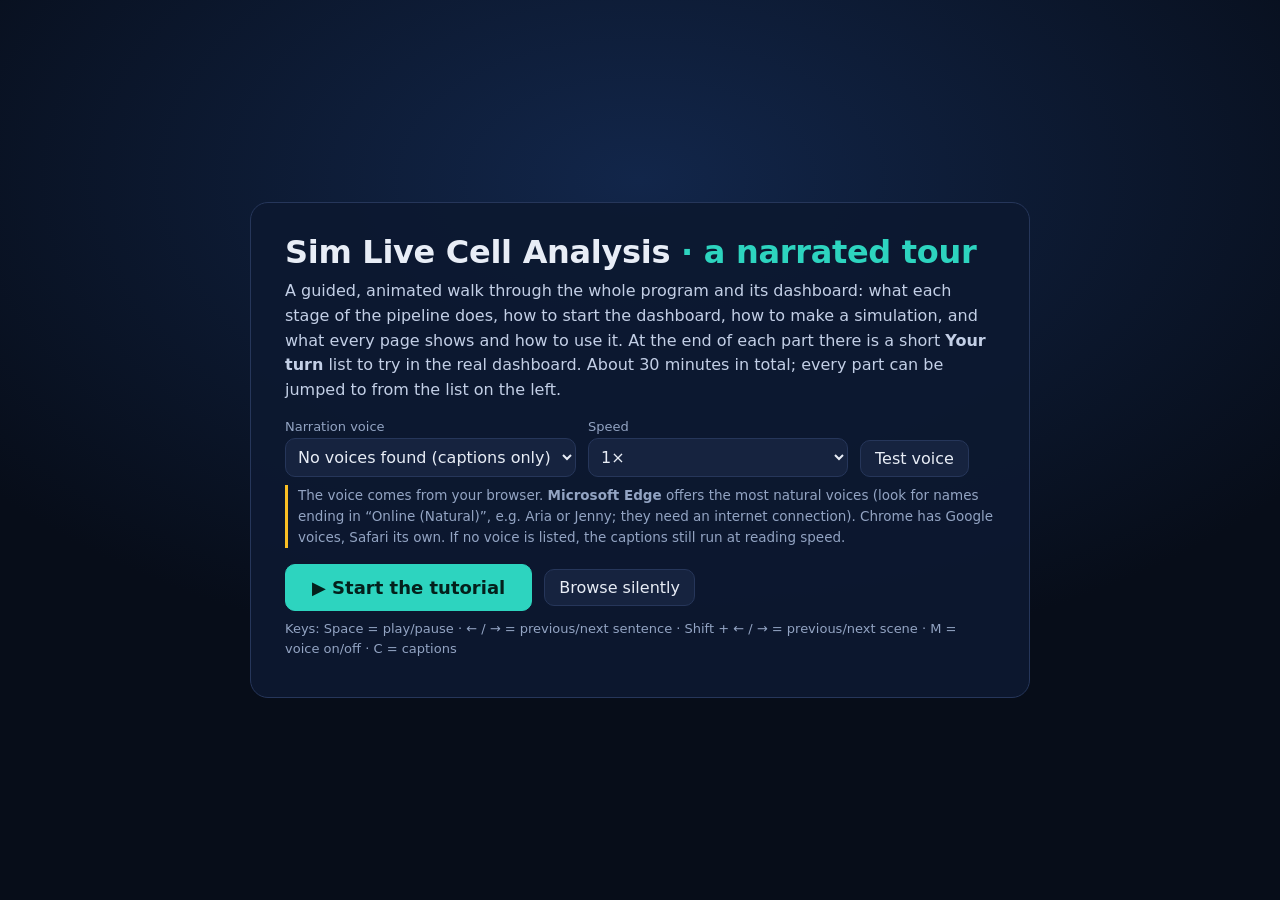
==== docs/tutorial/index.html @ 18027f93 "Narrated, animated tutorial of the pipeline and every dashboard page (docs/tutorial) 36 scenes (~40 " ====
<!doctype html>
<html lang="en">
<head>
<meta charset="utf-8">
<meta name="viewport" content="width=device-width, initial-scale=1">
<title>Sim Live Cell Analysis: narrated tutorial</title>
<link rel="stylesheet" href="tutorial.css">
</head>
<body>
<div id="app">
  <header id="top">
    <button id="rail-toggle" aria-label="Chapters">☰</button>
    <div class="brand">🧬 Sim Live Cell Analysis <span>· tutorial</span></div>
    <div class="crumb" id="crumb"></div>
    <div class="sp"></div>
  </header>

  <nav id="rail" aria-label="Chapters"></nav>

  <main id="main">
    <div id="stage-wrap">
      <div id="stage"></div>
      <aside id="try" aria-live="polite"></aside>
    </div>
    <div id="caption" aria-live="polite"><span id="cap-text"></span></div>
  </main>

  <footer id="bar">
    <div class="prog"><i></i></div>
    <button class="btn" id="prevs" title="Previous scene (Shift+←)">⏮</button>
    <button class="btn" id="prev" title="Previous sentence (←)">◀</button>
    <button class="btn primary" id="play" title="Play / pause (Space)">▶ Play</button>
    <button class="btn" id="next" title="Next sentence (→)">▶|</button>
    <button class="btn" id="nexts" title="Next scene (Shift+→)">⏭</button>
    <button class="btn hide-s" id="replay" title="Restart this scene">↺</button>
    <span class="info" id="info"></span>
    <div class="sp"></div>
    <select class="voice hide-s" title="Narration voice"></select>
    <select class="rate" title="Speaking speed">
      <option value="0.85">0.85×</option><option value="1" selected>1×</option><option value="1.15">1.15×</option><option value="1.3">1.3×</option><option value="1.5">1.5×</option>
    </select>
    <button class="btn" id="mute" title="Voice on/off (M)">🔊 Voice</button>
    <button class="btn" id="capbtn" title="Captions (C)">CC</button>
  </footer>
</div>

<div id="start">
  <div class="card">
    <h1>Sim Live Cell Analysis <span>· a narrated tour</span></h1>
    <p>A guided, animated walk through the whole program and its dashboard: what each stage of the pipeline does, how to start the dashboard,
       how to make a simulation, and what every page shows and how to use it. At the end of each part there is a short <b>Your turn</b> list
       to try in the real dashboard. About 30 minutes in total; every part can be jumped to from the list on the left.</p>
    <div class="row">
      <div><label>Narration voice</label><select class="voice"></select></div>
      <div><label>Speed</label><select class="rate"><option value="0.85">0.85×</option><option value="1" selected>1×</option><option value="1.15">1.15×</option><option value="1.3">1.3×</option></select></div>
      <button class="btn" id="testvoice" style="align-self:flex-end">Test voice</button>
    </div>
    <p class="note">The voice comes from your browser. <b>Microsoft Edge</b> offers the most natural voices (look for names ending in “Online (Natural)”, e.g. Aria or Jenny; they need an internet connection).
       Chrome has Google voices, Safari its own. If no voice is listed, the captions still run at reading speed.</p>
    <div class="row">
      <button class="btn primary big" id="startbtn">▶ Start the tutorial</button>
      <button class="btn" id="browsebtn">Browse silently</button>
    </div>
    <p style="font-size:13px;color:#93a4c3">Keys: Space = play/pause · ← / → = previous/next sentence · Shift + ← / → = previous/next scene · M = voice on/off · C = captions</p>
  </div>
</div>

<script src="shots_data.js"></script>
<script src="engine.js"></script>
<script src="anims.js"></script>
<script src="scenes_a.js"></script>
<script src="scenes_b.js"></script>
<script>T.boot();</script>
</body>
</html>
---- docs/tutorial/tutorial.css ----
:root {
  color-scheme: dark;
  --bg: #0a111f; --panel: #111b30; --panel2: #16233f; --line: #26365a; --text: #e8edf6; --muted: #93a4c3;
  --teal: #2dd4bf; --blue: #60a5fa; --amber: #fbbf24; --red: #f87171; --green: #4ade80; --purple: #a78bfa; --pink: #f472b6;
  --font: "Inter", "Segoe UI", system-ui, -apple-system, sans-serif; --mono: "Cascadia Mono", Consolas, monospace;
}
* { box-sizing: border-box; }
html, body { margin: 0; height: 100%; background: var(--bg); color: var(--text); font-family: var(--font); }
button, select { font: inherit; color: inherit; }
button { cursor: pointer; }

#app { display: grid; grid-template-columns: 270px 1fr; grid-template-rows: 54px 1fr 66px; height: 100vh; }
#top { grid-column: 1 / 3; display: flex; align-items: center; gap: 16px; padding: 0 18px; border-bottom: 1px solid var(--line); background: #0c1527; }
#top .brand { font-weight: 700; letter-spacing: .2px; white-space: nowrap; }
#top .brand span { color: var(--teal); }
#top .crumb { color: var(--muted); font-size: 14px; white-space: nowrap; overflow: hidden; text-overflow: ellipsis; }
#top .sp { flex: 1; }
#rail-toggle { display: none; background: none; border: 1px solid var(--line); border-radius: 8px; padding: 4px 10px; }

#rail { overflow-y: auto; border-right: 1px solid var(--line); background: #0b1324; padding: 10px 8px 24px; }
#rail h4 { margin: 14px 8px 4px; font-size: 11px; letter-spacing: 1.1px; text-transform: uppercase; color: var(--teal); }
#rail button { display: block; width: 100%; text-align: left; background: none; border: 0; padding: 7px 10px; border-radius: 8px; color: var(--muted); font-size: 13.5px; line-height: 1.25; }
#rail button:hover { background: var(--panel); color: var(--text); }
#rail button.on { background: var(--panel2); color: var(--text); box-shadow: inset 3px 0 0 var(--teal); }
#rail button.done::after { content: " ✓"; color: var(--green); }

#main { display: flex; flex-direction: column; min-width: 0; min-height: 0; padding: 12px 18px 6px; gap: 10px; }
#stage-wrap { position: relative; flex: 1 1 auto; min-height: 0; display: flex; justify-content: center; align-items: center; }
#stage { position: relative; height: 100%; max-width: 100%; aspect-ratio: 16 / 9; background: var(--panel); border: 1px solid var(--line); border-radius: 14px; overflow: hidden; }
#stage canvas { position: absolute; inset: 0; width: 100%; height: 100%; display: block; }

#caption { flex: 0 0 auto; min-height: 76px; max-width: 1100px; width: 100%; margin: 0 auto; padding: 10px 16px; background: #0d1830; border: 1px solid var(--line); border-radius: 12px; font-size: 19px; line-height: 1.42; }
#caption .w { color: #b6c3dd; transition: color .15s; }
#caption .w.said { color: var(--text); }
#caption.off { visibility: hidden; }

#bar { grid-column: 1 / 3; display: flex; align-items: center; gap: 10px; padding: 0 18px; border-top: 1px solid var(--line); background: #0c1527; position: relative; }
#bar .prog { position: absolute; left: 0; right: 0; top: -2px; height: 3px; background: #1a2644; }
#bar .prog i { display: block; height: 100%; width: 0; background: linear-gradient(90deg, var(--teal), var(--blue)); transition: width .4s; }
.btn { background: var(--panel2); border: 1px solid var(--line); border-radius: 10px; padding: 8px 14px; min-width: 42px; }
.btn:hover { border-color: var(--teal); }
.btn.primary { background: var(--teal); color: #04201c; border-color: var(--teal); font-weight: 700; min-width: 92px; }
.btn.on { border-color: var(--teal); color: var(--teal); }
#bar .info { color: var(--muted); font-size: 13px; margin-left: 6px; white-space: nowrap; }
#bar select { background: var(--panel2); border: 1px solid var(--line); border-radius: 10px; padding: 7px 8px; max-width: 230px; }
#bar .sp { flex: 1; }

/* "your turn" card */
#try { position: absolute; right: 12px; bottom: 12px; width: min(380px, 42%); max-height: 70%; overflow: auto; background: rgba(9, 20, 38, .96); border: 1px solid var(--teal); border-radius: 14px; padding: 14px 16px; transform: translateY(12px); opacity: 0; pointer-events: none; transition: .5s; z-index: 20; box-shadow: 0 10px 40px rgba(0,0,0,.5); }
#try.show { transform: none; opacity: 1; pointer-events: auto; }
#try h5 { margin: 0 0 8px; color: var(--teal); font-size: 12px; letter-spacing: 1.2px; text-transform: uppercase; }
#try ol { margin: 0; padding-left: 20px; font-size: 14.5px; line-height: 1.45; }
#try li { margin: 5px 0; }
#try code, .term .cmd { font-family: var(--mono); font-size: 13px; background: #0b1426; padding: 1px 5px; border-radius: 5px; color: #cbe7ff; }

/* start overlay */
#start { position: fixed; inset: 0; background: radial-gradient(1200px 700px at 50% 20%, #12264a 0%, #070d19 70%); z-index: 100; display: flex; align-items: center; justify-content: center; padding: 20px; overflow: auto; }
#start .card { max-width: 780px; background: rgba(13, 24, 48, .92); border: 1px solid var(--line); border-radius: 18px; padding: 30px 34px; }
#start h1 { margin: 0 0 6px; font-size: 32px; letter-spacing: -.3px; }
#start h1 span { color: var(--teal); }
#start p { color: #c3cfe6; line-height: 1.55; margin: 8px 0; }
#start .row { display: flex; flex-wrap: wrap; gap: 12px; align-items: center; margin: 16px 0 4px; }
#start .note { font-size: 13.5px; color: var(--muted); border-left: 3px solid var(--amber); padding-left: 10px; }
#start label { font-size: 13px; color: var(--muted); display: block; margin-bottom: 4px; }
#start select { background: var(--panel2); border: 1px solid var(--line); border-radius: 10px; padding: 8px; min-width: 260px; }
#start .big { font-size: 18px; padding: 12px 26px; }

/* screenshot camera */
.browser { position: absolute; inset: 0; display: flex; flex-direction: column; background: #070d19; }
.browser .chrome { flex: 0 0 34px; display: flex; align-items: center; gap: 8px; padding: 0 12px; background: #0e1830; border-bottom: 1px solid var(--line); font-size: 12.5px; color: var(--muted); }
.browser .chrome i { width: 11px; height: 11px; border-radius: 50%; background: #3b4a6d; display: inline-block; }
.browser .chrome .url { margin-left: 10px; background: #0a1224; border: 1px solid var(--line); border-radius: 8px; padding: 3px 12px; font-family: var(--mono); font-size: 12px; }
.browser .chrome .pg { margin-left: auto; color: var(--teal); }
.browser .view { position: relative; flex: 1; overflow: hidden; background: #0b1220; }
.browser .world { position: absolute; left: 0; top: 0; transform-origin: 0 0; transition: transform 1s cubic-bezier(.45, 0, .2, 1); will-change: transform; --inv: 1; }
.browser .world img { display: block; max-width: none; user-select: none; -webkit-user-drag: none; }
.browser.instant .world { transition: none; }
.hl { position: absolute; border: calc(3px * var(--inv)) solid var(--teal); border-radius: calc(8px * var(--inv)); box-shadow: 0 0 0 4000px rgba(5, 9, 18, .58), 0 0 calc(22px * var(--inv)) var(--teal); opacity: 0; transition: opacity .35s; pointer-events: none; }
.hl.multi { box-shadow: 0 0 calc(18px * var(--inv)) var(--teal); }
.hl.show { opacity: 1; animation: pulse 1.8s ease-in-out infinite; }
@keyframes pulse { 50% { border-color: #a7f3e8; } }
.tip { position: absolute; background: var(--teal); color: #03211d; font-weight: 700; font-size: 15px; line-height: 1.25; padding: 7px 12px; border-radius: 9px; max-width: 360px; transform-origin: 0 0; opacity: 0; transition: opacity .35s; pointer-events: none; white-space: normal; box-shadow: 0 4px 18px rgba(0, 0, 0, .4); }
.tip.show { opacity: 1; }
.cur { position: absolute; width: 26px; height: 26px; transform-origin: 0 0; transition: left .8s cubic-bezier(.4, 0, .2, 1), top .8s cubic-bezier(.4, 0, .2, 1); pointer-events: none; z-index: 5; filter: drop-shadow(0 2px 3px rgba(0, 0, 0, .6)); opacity: 0; }
.cur.show { opacity: 1; }
.ripple { position: absolute; width: 10px; height: 10px; margin: -5px 0 0 -5px; border: calc(3px * var(--inv)) solid var(--amber); border-radius: 50%; animation: rip .8s ease-out forwards; pointer-events: none; z-index: 4; }
@keyframes rip { from { transform: scale(1); opacity: 1; } to { transform: scale(calc(7 * var(--inv, 1) + 3)); opacity: 0; } }
.browser.instant .cur { transition: none; }

/* terminal */
.term { position: absolute; inset: 0; background: #060b16; padding: 22px 26px; font-family: var(--mono); font-size: 18px; line-height: 1.55; color: #d7e3f7; overflow: hidden; }
.term .ln { white-space: pre-wrap; }
.term .p { color: var(--teal); }
.term .dim { color: #7f93b6; }
.term .ok { color: var(--green); }
.term .warn { color: var(--amber); }
.term .caret { display: inline-block; width: 10px; height: 20px; background: #d7e3f7; vertical-align: -3px; animation: blink 1s steps(1) infinite; }
@keyframes blink { 50% { opacity: 0; } }
.split { position: absolute; inset: 0; display: grid; grid-template-columns: 1fr 1fr; }
.split > div { position: relative; overflow: hidden; }

/* generic reveal lists */
.cards { position: absolute; inset: 0; padding: 26px 30px; display: grid; gap: 14px; align-content: start; overflow: hidden; }
.cards h3 { margin: 0 0 4px; font-size: 24px; }
.cards .grid { display: grid; gap: 14px; }
.card2 { background: var(--panel2); border: 1px solid var(--line); border-radius: 14px; padding: 14px 18px; opacity: 0; transform: translateY(10px); transition: .6s; }
.card2.show { opacity: 1; transform: none; }
.card2 h4 { margin: 0 0 6px; color: var(--teal); font-size: 17px; }
.card2 p, .card2 li { margin: 4px 0; font-size: 15.5px; line-height: 1.45; color: #d4dff3; }
.card2 ul { margin: 4px 0; padding-left: 20px; }
.card2 code { font-family: var(--mono); font-size: 13.5px; background: #0b1426; padding: 1px 6px; border-radius: 5px; color: #cbe7ff; }
.card2.warn h4 { color: var(--amber); }
table.q { width: 100%; border-collapse: collapse; font-size: 15px; }
table.q td { padding: 6px 10px; border-bottom: 1px solid var(--line); vertical-align: top; }
table.q td:first-child { color: #d7e3f7; }
table.q td:last-child { color: var(--teal); white-space: nowrap; }
table.q tr { opacity: 0; transition: .5s; }
table.q tr.show { opacity: 1; }

@media (max-width: 980px) {
  #app { grid-template-columns: 1fr; grid-template-rows: 54px 1fr 66px; }
  #rail { position: fixed; top: 54px; bottom: 66px; left: 0; width: 280px; z-index: 40; transform: translateX(-100%); transition: .3s; }
  #rail.open { transform: none; }
  #rail-toggle { display: block; }
  #caption { font-size: 16px; }
  #bar .info, #bar .hide-s { display: none; }
}
@media (max-height: 700px) { #caption { font-size: 16px; min-height: 60px; } }
@media (prefers-reduced-motion: reduce) { .browser .world { transition-duration: .01s; } .hl.show { animation: none; } }

.browser .note { position: absolute; right: 22px; top: 50%; transform: translateY(-46%); width: 43%; max-height: 90%; overflow: hidden; background: rgba(12, 24, 48, .95); border: 1px solid var(--teal); border-radius: 14px; padding: 18px 22px; opacity: 0; transition: opacity .5s; pointer-events: none; z-index: 6; }
.browser .note.show { opacity: 1; }
.browser .note h4 { margin: 0 0 8px; color: var(--teal); font-size: 20px; }
.browser .note p, .browser .note li { margin: 5px 0; font-size: 16.5px; line-height: 1.45; color: #d9e3f5; }
.browser .note ul { padding-left: 20px; margin: 6px 0; }
.browser .note code { font-family: var(--mono); font-size: 14px; background: #0b1426; padding: 1px 6px; border-radius: 5px; color: #cbe7ff; }
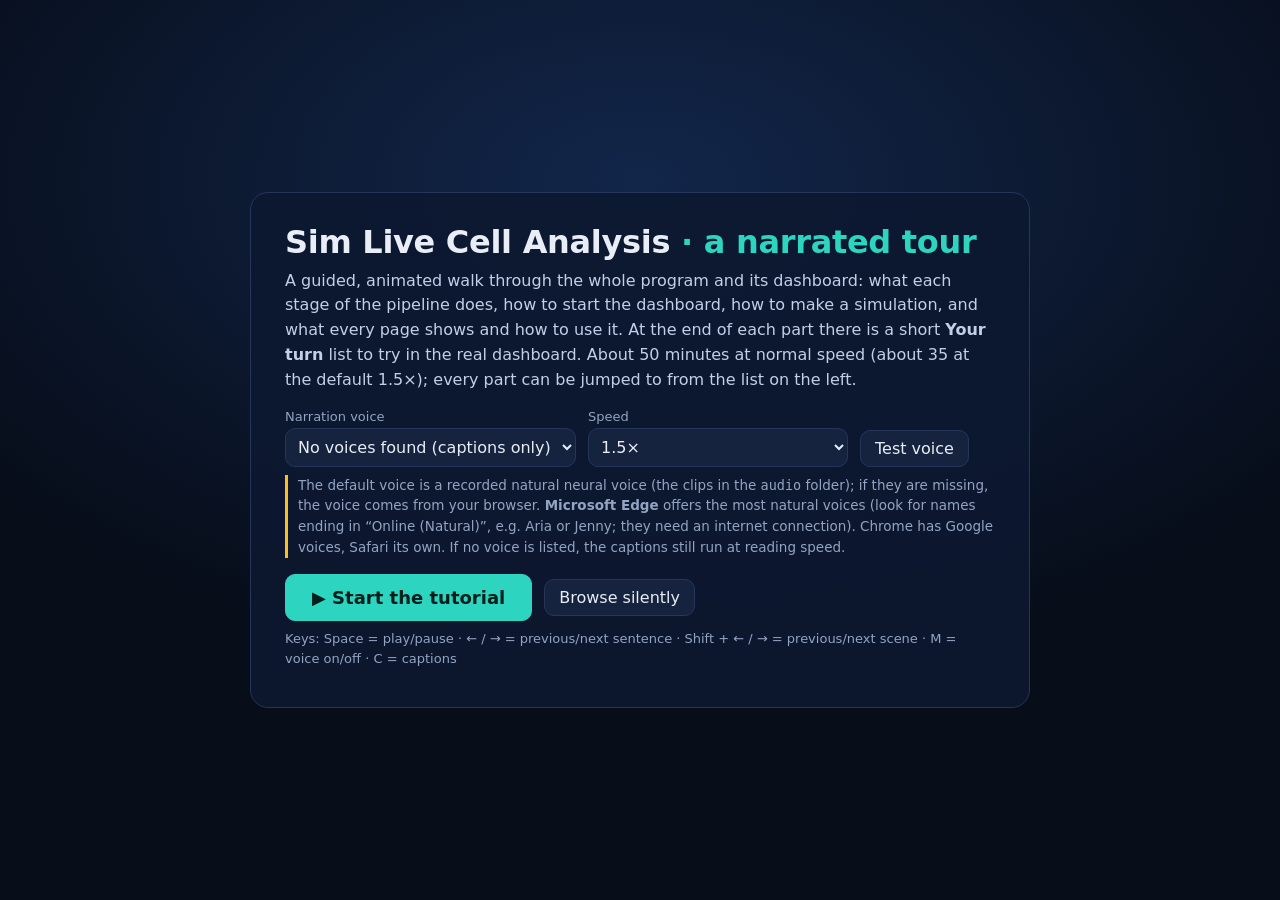
==== commit 7fdf3426: "Side views along z on the Cells page; natural-voice tutorial clips, 1.5x default speed; bug fixes - " ====
--- a/docs/tutorial/index.html
+++ b/docs/tutorial/index.html
@@ -37,7 +37,7 @@
     <div class="sp"></div>
     <select class="voice hide-s" title="Narration voice"></select>
     <select class="rate" title="Speaking speed">
-      <option value="0.85">0.85×</option><option value="1" selected>1×</option><option value="1.15">1.15×</option><option value="1.3">1.3×</option><option value="1.5">1.5×</option>
+      <option value="0.85">0.85×</option><option value="1">1×</option><option value="1.15">1.15×</option><option value="1.3">1.3×</option><option value="1.5" selected>1.5×</option><option value="1.75">1.75×</option>
     </select>
     <button class="btn" id="mute" title="Voice on/off (M)">🔊 Voice</button>
     <button class="btn" id="capbtn" title="Captions (C)">CC</button>
@@ -49,13 +49,13 @@
     <h1>Sim Live Cell Analysis <span>· a narrated tour</span></h1>
     <p>A guided, animated walk through the whole program and its dashboard: what each stage of the pipeline does, how to start the dashboard,
        how to make a simulation, and what every page shows and how to use it. At the end of each part there is a short <b>Your turn</b> list
-       to try in the real dashboard. About 30 minutes in total; every part can be jumped to from the list on the left.</p>
+       to try in the real dashboard. About 50 minutes at normal speed (about 35 at the default 1.5×); every part can be jumped to from the list on the left.</p>
     <div class="row">
       <div><label>Narration voice</label><select class="voice"></select></div>
-      <div><label>Speed</label><select class="rate"><option value="0.85">0.85×</option><option value="1" selected>1×</option><option value="1.15">1.15×</option><option value="1.3">1.3×</option></select></div>
+      <div><label>Speed</label><select class="rate"><option value="0.85">0.85×</option><option value="1">1×</option><option value="1.15">1.15×</option><option value="1.3">1.3×</option><option value="1.5" selected>1.5×</option><option value="1.75">1.75×</option></select></div>
       <button class="btn" id="testvoice" style="align-self:flex-end">Test voice</button>
     </div>
-    <p class="note">The voice comes from your browser. <b>Microsoft Edge</b> offers the most natural voices (look for names ending in “Online (Natural)”, e.g. Aria or Jenny; they need an internet connection).
+    <p class="note">The default voice is a recorded natural neural voice (the clips in the <code>audio</code> folder); if they are missing, the voice comes from your browser. <b>Microsoft Edge</b> offers the most natural voices (look for names ending in “Online (Natural)”, e.g. Aria or Jenny; they need an internet connection).
        Chrome has Google voices, Safari its own. If no voice is listed, the captions still run at reading speed.</p>
     <div class="row">
       <button class="btn primary big" id="startbtn">▶ Start the tutorial</button>
@@ -66,6 +66,7 @@
 </div>
 
 <script src="shots_data.js"></script>
+<script src="audio/manifest.js" onerror="void 0"></script>
 <script src="engine.js"></script>
 <script src="anims.js"></script>
 <script src="scenes_a.js"></script>
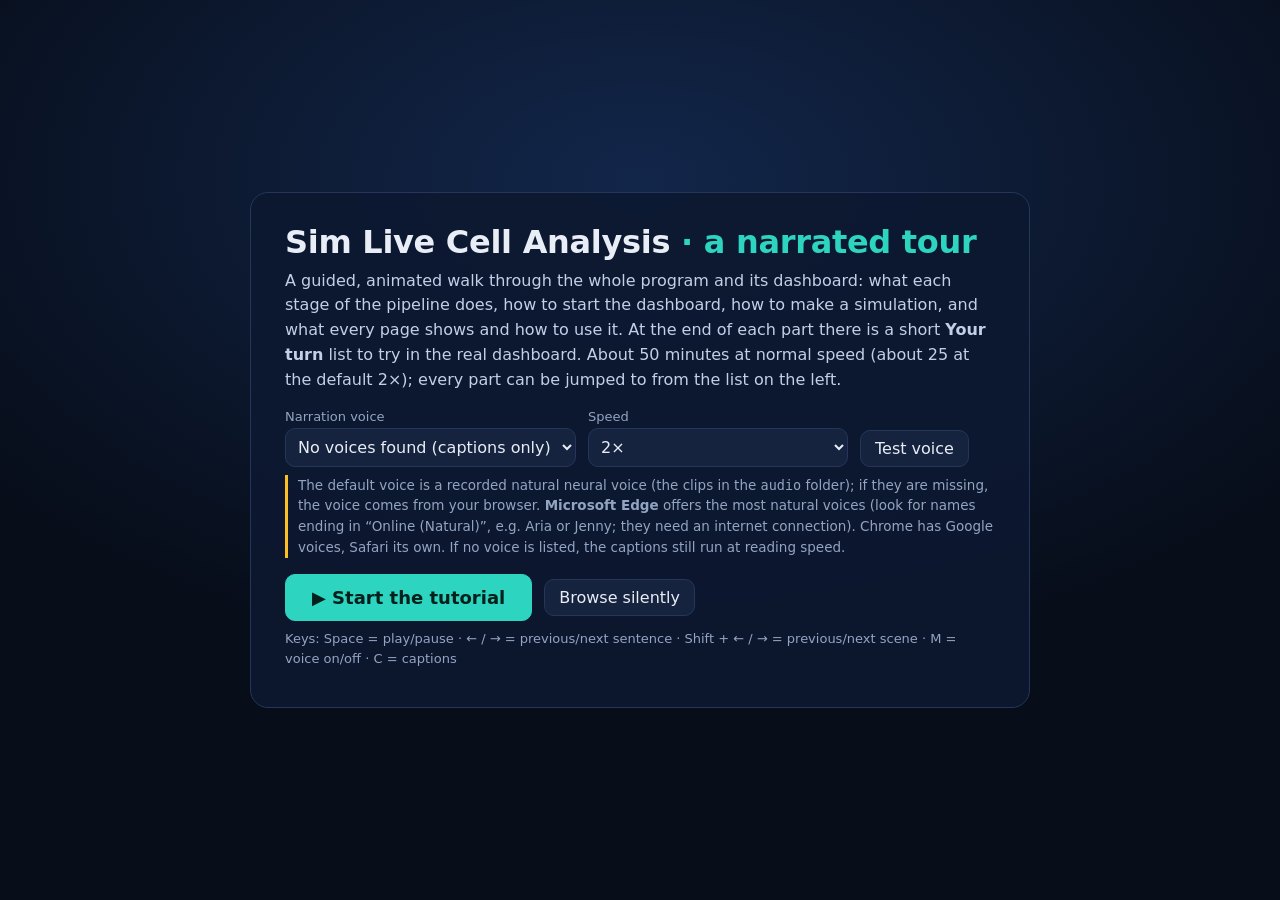
==== commit 115e5d5c: "Tutorial: animations keep real time when frames are late; preload next clip; default speed 2x The an" ====
--- a/docs/tutorial/index.html
+++ b/docs/tutorial/index.html
@@ -37,7 +37,7 @@
     <div class="sp"></div>
     <select class="voice hide-s" title="Narration voice"></select>
     <select class="rate" title="Speaking speed">
-      <option value="0.85">0.85×</option><option value="1">1×</option><option value="1.15">1.15×</option><option value="1.3">1.3×</option><option value="1.5" selected>1.5×</option><option value="1.75">1.75×</option>
+      <option value="0.85">0.85×</option><option value="1">1×</option><option value="1.15">1.15×</option><option value="1.3">1.3×</option><option value="1.5">1.5×</option><option value="1.75">1.75×</option><option value="2" selected>2×</option><option value="2.5">2.5×</option>
     </select>
     <button class="btn" id="mute" title="Voice on/off (M)">🔊 Voice</button>
     <button class="btn" id="capbtn" title="Captions (C)">CC</button>
@@ -49,10 +49,10 @@
     <h1>Sim Live Cell Analysis <span>· a narrated tour</span></h1>
     <p>A guided, animated walk through the whole program and its dashboard: what each stage of the pipeline does, how to start the dashboard,
        how to make a simulation, and what every page shows and how to use it. At the end of each part there is a short <b>Your turn</b> list
-       to try in the real dashboard. About 50 minutes at normal speed (about 35 at the default 1.5×); every part can be jumped to from the list on the left.</p>
+       to try in the real dashboard. About 50 minutes at normal speed (about 25 at the default 2×); every part can be jumped to from the list on the left.</p>
     <div class="row">
       <div><label>Narration voice</label><select class="voice"></select></div>
-      <div><label>Speed</label><select class="rate"><option value="0.85">0.85×</option><option value="1">1×</option><option value="1.15">1.15×</option><option value="1.3">1.3×</option><option value="1.5" selected>1.5×</option><option value="1.75">1.75×</option></select></div>
+      <div><label>Speed</label><select class="rate"><option value="0.85">0.85×</option><option value="1">1×</option><option value="1.15">1.15×</option><option value="1.3">1.3×</option><option value="1.5">1.5×</option><option value="1.75">1.75×</option><option value="2" selected>2×</option><option value="2.5">2.5×</option></select></div>
       <button class="btn" id="testvoice" style="align-self:flex-end">Test voice</button>
     </div>
     <p class="note">The default voice is a recorded natural neural voice (the clips in the <code>audio</code> folder); if they are missing, the voice comes from your browser. <b>Microsoft Edge</b> offers the most natural voices (look for names ending in “Online (Natural)”, e.g. Aria or Jenny; they need an internet connection).
